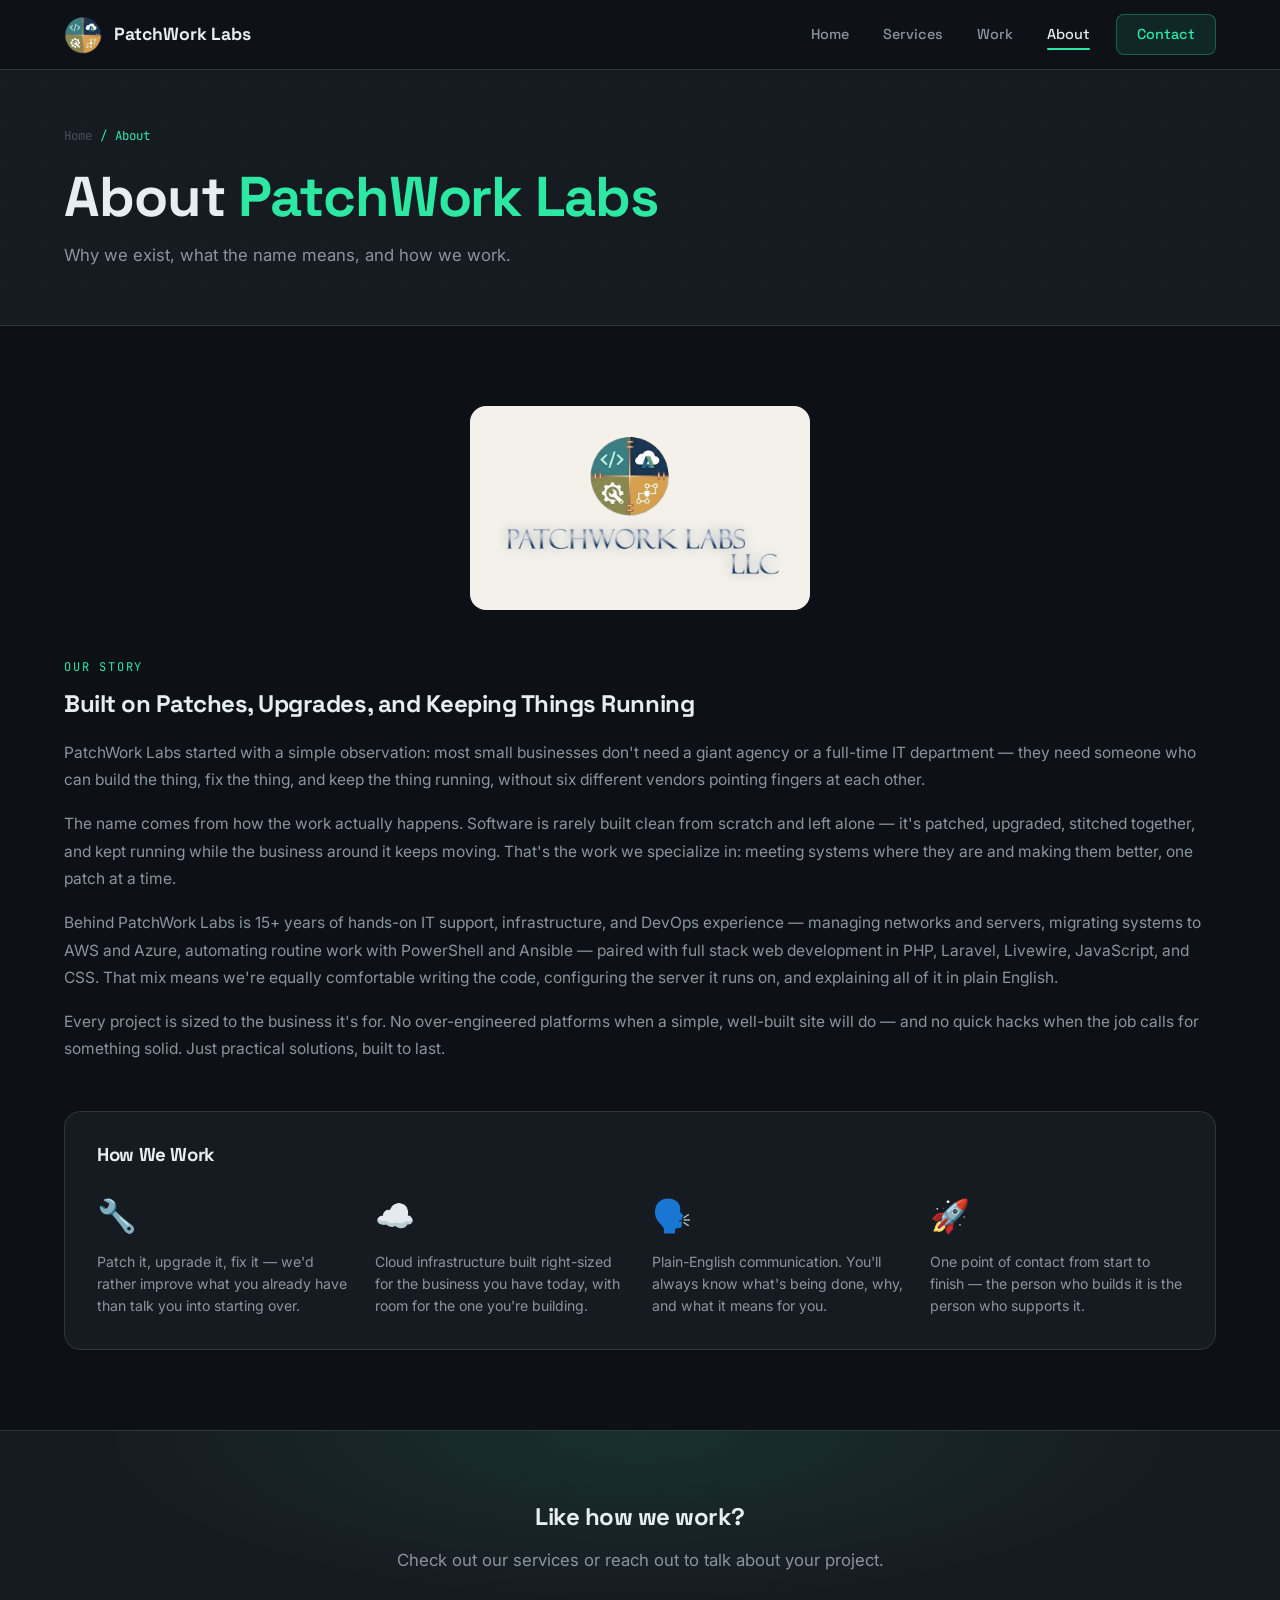
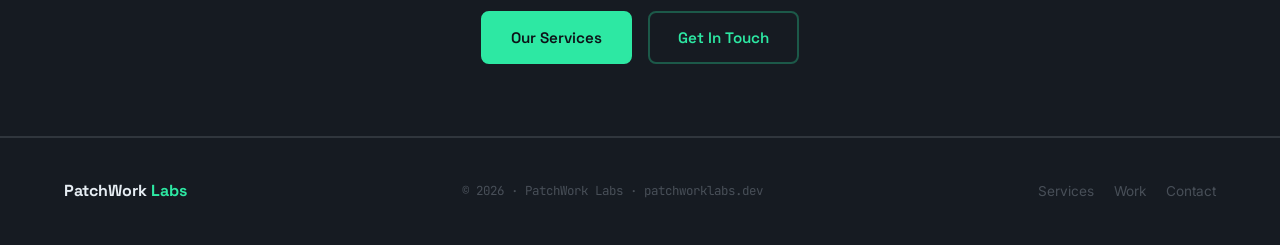
==== about.html @ 98d49770 "Build PatchWork Labs business site Add full 5-page site (home, services, work, about, contact) with " ====
<!DOCTYPE html>
<html lang="en">
<head>
  <meta charset="UTF-8" />
  <meta name="viewport" content="width=device-width, initial-scale=1.0" />
  <title>About — PatchWork Labs</title>
  <meta name="description" content="PatchWork Labs is a small software and infrastructure shop built on 15+ years of IT, DevOps, and full stack development experience." />
  <meta property="og:type" content="website" />
  <meta property="og:title" content="About — PatchWork Labs" />
  <meta property="og:description" content="PatchWork Labs is a small software and infrastructure shop built on 15+ years of IT, DevOps, and full stack development experience." />
  <meta property="og:image" content="https://patchworklabs.dev/images/logo-lockup.png" />
  <meta property="og:url" content="https://patchworklabs.dev/about.html" />
  <link rel="preconnect" href="https://fonts.googleapis.com" />
  <link rel="preconnect" href="https://fonts.gstatic.com" crossorigin />
  <link href="https://fonts.googleapis.com/css2?family=Space+Grotesk:wght@300;400;500;600;700&family=Inter:wght@300;400;500;600&family=JetBrains+Mono:wght@400;500&display=swap" rel="stylesheet" />
  <link rel="stylesheet" href="css/style.css" />
  <link rel="icon" type="image/png" href="images/logo-badge.png" />
</head>
<body>

  <nav class="nav">
    <div class="nav-inner">
      <a href="index.html" class="nav-logo">
        <img src="images/logo-badge.png" alt="PatchWork Labs logo" class="nav-logo-icon" />
        PatchWork Labs
      </a>
      <ul class="nav-links">
        <li><a href="index.html">Home</a></li>
        <li><a href="services.html">Services</a></li>
        <li><a href="work.html">Work</a></li>
        <li><a href="about.html">About</a></li>
        <li class="nav-cta"><a href="contact.html">Contact</a></li>
      </ul>
      <button class="nav-toggle" aria-label="Toggle menu">
        <span></span><span></span><span></span>
      </button>
    </div>
  </nav>

  <div class="mobile-nav">
    <a href="index.html">Home</a>
    <a href="services.html">Services</a>
    <a href="work.html">Work</a>
    <a href="about.html">About</a>
    <a href="contact.html">Contact</a>
  </div>

  <!-- PAGE HERO -->
  <section class="page-hero">
    <div class="page-hero-content">
      <div class="breadcrumb">
        <a href="index.html">Home</a>
        <span>/</span>
        <span>About</span>
      </div>
      <h1>About <span class="accent">PatchWork Labs</span></h1>
      <p>Why we exist, what the name means, and how we work.</p>
    </div>
  </section>

  <!-- ABOUT CONTENT -->
  <section class="section-padding">
    <div class="container">
      <div class="logo-showcase fade-up">
        <img src="images/logo-lockup.png" alt="PatchWork Labs LLC logo" />
      </div>
      <div class="story-section fade-up">
        <span class="section-label">Our Story</span>
        <h2>Built on Patches, Upgrades, and Keeping Things Running</h2>
        <p>
          PatchWork Labs started with a simple observation: most small businesses don't need
          a giant agency or a full-time IT department — they need someone who can build the
          thing, fix the thing, and keep the thing running, without six different vendors
          pointing fingers at each other.
        </p>
        <p>
          The name comes from how the work actually happens. Software is rarely built clean
          from scratch and left alone — it's patched, upgraded, stitched together, and kept
          running while the business around it keeps moving. That's the work we specialize in:
          meeting systems where they are and making them better, one patch at a time.
        </p>
        <p>
          Behind PatchWork Labs is 15+ years of hands-on IT support, infrastructure, and DevOps
          experience — managing networks and servers, migrating systems to AWS and Azure,
          automating routine work with PowerShell and Ansible — paired with full stack web
          development in PHP, Laravel, Livewire, JavaScript, and CSS. That mix means we're
          equally comfortable writing the code, configuring the server it runs on, and
          explaining all of it in plain English.
        </p>
        <p>
          Every project is sized to the business it's for. No over-engineered platforms when
          a simple, well-built site will do — and no quick hacks when the job calls for
          something solid. Just practical solutions, built to last.
        </p>
      </div>

      <!-- HIGHLIGHTS -->
      <div class="highlights fade-up">
        <h3>How We Work</h3>
        <div class="highlights-grid">
          <div class="highlight">
            <div class="highlight-icon">🔧</div>
            <div class="highlight-text">Patch it, upgrade it, fix it — we'd rather improve what you already have than talk you into starting over.</div>
          </div>
          <div class="highlight">
            <div class="highlight-icon">☁️</div>
            <div class="highlight-text">Cloud infrastructure built right-sized for the business you have today, with room for the one you're building.</div>
          </div>
          <div class="highlight">
            <div class="highlight-icon">🗣️</div>
            <div class="highlight-text">Plain-English communication. You'll always know what's being done, why, and what it means for you.</div>
          </div>
          <div class="highlight">
            <div class="highlight-icon">🚀</div>
            <div class="highlight-text">One point of contact from start to finish — the person who builds it is the person who supports it.</div>
          </div>
        </div>
      </div>

    </div>
  </section>

  <!-- CTA -->
  <div class="cta-band">
    <div class="cta-band-inner">
      <h2>Like how we work?</h2>
      <p>Check out our services or reach out to talk about your project.</p>
      <div class="btn-group">
        <a href="services.html" class="btn btn-primary">Our Services</a>
        <a href="contact.html" class="btn btn-outline">Get In Touch</a>
      </div>
    </div>
  </div>

  <footer class="footer">
    <div class="footer-inner">
      <div class="footer-brand">PatchWork <span class="accent">Labs</span></div>
      <div class="footer-copy">© 2026 · PatchWork Labs · patchworklabs.dev</div>
      <div class="footer-links">
        <a href="services.html">Services</a>
        <a href="work.html">Work</a>
        <a href="contact.html">Contact</a>
      </div>
    </div>
  </footer>

  <script src="js/main.js"></script>
</body>
</html>
---- css/style.css ----
/* =====================================================
   PatchWork Labs — Business Site
   Theme: Dark & Bold | Accent: Lab Green #2de8a3
   ===================================================== */

@import url('https://fonts.googleapis.com/css2?family=Space+Grotesk:wght@300;400;500;600;700&family=Inter:wght@300;400;500;600&family=JetBrains+Mono:wght@400;500&display=swap');

/* === CSS VARIABLES === */
:root {
  --bg-primary: #0d1117;
  --bg-secondary: #161b22;
  --bg-tertiary: #21262d;
  --accent: #2de8a3;
  --accent-dim: rgba(45, 232, 163, 0.1);
  --accent-border: rgba(45, 232, 163, 0.3);
  --accent-glow: 0 0 28px rgba(45, 232, 163, 0.2);
  --text-primary: #e6edf3;
  --text-secondary: #8b949e;
  --text-muted: #484f58;
  --border: #30363d;
  --success: #3fb950;
  --error: #f85149;
  --radius: 8px;
  --radius-lg: 16px;
  --radius-xl: 24px;
  --nav-height: 70px;
  --transition: 0.25s ease;
  --transition-slow: 0.45s ease;
  --font-heading: 'Space Grotesk', sans-serif;
  --font-body: 'Inter', sans-serif;
  --font-mono: 'JetBrains Mono', monospace;
  --max-width: 1200px;
  --section-padding: 80px 0;
}

/* === RESET === */
*, *::before, *::after { box-sizing: border-box; margin: 0; padding: 0; }
html { scroll-behavior: smooth; }
body {
  background-color: var(--bg-primary);
  color: var(--text-primary);
  font-family: var(--font-body);
  line-height: 1.65;
  overflow-x: hidden;
  -webkit-font-smoothing: antialiased;
}

/* === SCROLLBAR === */
::-webkit-scrollbar { width: 6px; }
::-webkit-scrollbar-track { background: var(--bg-primary); }
::-webkit-scrollbar-thumb { background: var(--border); border-radius: 3px; }
::-webkit-scrollbar-thumb:hover { background: var(--accent); }

/* === SELECTION === */
::selection { background: var(--accent-dim); color: var(--accent); }

/* === TYPOGRAPHY === */
h1, h2, h3, h4, h5 {
  font-family: var(--font-heading);
  font-weight: 700;
  line-height: 1.2;
  letter-spacing: -0.02em;
  color: var(--text-primary);
}
p { color: var(--text-secondary); }
a { color: var(--accent); text-decoration: none; transition: color var(--transition); }
a:hover { color: #fff; }
em { color: var(--text-primary); font-style: italic; }

/* === LAYOUT === */
.container { max-width: var(--max-width); margin: 0 auto; padding: 0 24px; }
.section-padding { padding: var(--section-padding); }

/* === UTILITY === */
.accent { color: var(--accent); }

.section-label {
  font-family: var(--font-mono);
  font-size: 0.75rem;
  letter-spacing: 0.15em;
  text-transform: uppercase;
  color: var(--accent);
  display: block;
  margin-bottom: 12px;
}
.section-title { margin-bottom: 16px; }
.section-subtitle {
  font-size: 1.05rem;
  color: var(--text-secondary);
  max-width: 580px;
  margin-bottom: 48px;
  line-height: 1.7;
}

.tag {
  display: inline-block;
  padding: 3px 11px;
  background: var(--accent-dim);
  border: 1px solid var(--accent-border);
  border-radius: 100px;
  font-size: 0.72rem;
  font-family: var(--font-mono);
  color: var(--accent);
  white-space: nowrap;
}

/* === BUTTONS === */
.btn {
  display: inline-flex;
  align-items: center;
  gap: 8px;
  padding: 12px 28px;
  border-radius: var(--radius);
  font-family: var(--font-heading);
  font-weight: 600;
  font-size: 0.95rem;
  cursor: pointer;
  transition: all var(--transition);
  border: 2px solid transparent;
  text-decoration: none;
  white-space: nowrap;
}
.btn svg { width: 17px; height: 17px; flex-shrink: 0; }

.btn-primary {
  background: var(--accent);
  color: var(--bg-primary);
  border-color: var(--accent);
}
.btn-primary:hover {
  background: transparent;
  color: var(--accent);
  box-shadow: var(--accent-glow);
}

.btn-outline {
  background: transparent;
  color: var(--accent);
  border-color: var(--accent-border);
}
.btn-outline:hover {
  background: var(--accent-dim);
  border-color: var(--accent);
  color: var(--accent);
  box-shadow: var(--accent-glow);
}

.btn:disabled {
  cursor: not-allowed;
  opacity: 0.6;
}

/* === NAVIGATION === */
.nav {
  position: fixed;
  top: 0; left: 0; right: 0;
  height: var(--nav-height);
  background: rgba(13, 17, 23, 0.8);
  backdrop-filter: blur(16px);
  -webkit-backdrop-filter: blur(16px);
  border-bottom: 1px solid var(--border);
  z-index: 1000;
  transition: all var(--transition);
}
.nav.scrolled {
  background: rgba(13, 17, 23, 0.98);
  box-shadow: 0 4px 30px rgba(0,0,0,0.4);
}
.nav-inner {
  display: flex;
  align-items: center;
  justify-content: space-between;
  height: 100%;
  max-width: var(--max-width);
  margin: 0 auto;
  padding: 0 24px;
}
.nav-logo {
  display: flex;
  align-items: center;
  gap: 12px;
  font-family: var(--font-heading);
  font-weight: 700;
  font-size: 1.1rem;
  color: var(--text-primary);
  text-decoration: none;
}
.nav-logo:hover { color: var(--text-primary); }
.nav-logo-icon {
  width: 38px; height: 38px;
  border-radius: 50%;
  display: block;
  flex-shrink: 0;
}
.nav-links {
  display: flex;
  align-items: center;
  gap: 2px;
  list-style: none;
}
.nav-links a {
  display: block;
  padding: 8px 16px;
  font-family: var(--font-heading);
  font-weight: 500;
  font-size: 0.9rem;
  color: var(--text-secondary);
  border-radius: var(--radius);
  position: relative;
  transition: color var(--transition);
}
.nav-links a::after {
  content: '';
  position: absolute;
  bottom: 4px; left: 16px; right: 16px;
  height: 2px;
  background: var(--accent);
  transform: scaleX(0);
  transition: transform var(--transition);
  border-radius: 1px;
}
.nav-links a:hover,
.nav-links a.active { color: var(--text-primary); }
.nav-links a:hover::after,
.nav-links a.active::after { transform: scaleX(1); }

.nav-links .nav-cta { margin-left: 8px; }
.nav-links .nav-cta a {
  padding: 8px 20px;
  background: var(--accent-dim);
  border: 1px solid var(--accent-border);
  color: var(--accent);
  transition: all var(--transition);
}
.nav-links .nav-cta a:hover {
  background: var(--accent);
  color: var(--bg-primary);
}
.nav-links .nav-cta a::after { display: none; }

.nav-toggle {
  display: none;
  flex-direction: column;
  gap: 5px;
  cursor: pointer;
  padding: 8px;
  border: none;
  background: transparent;
}
.nav-toggle span {
  display: block;
  width: 24px; height: 2px;
  background: var(--text-secondary);
  border-radius: 1px;
  transition: all var(--transition);
}
.nav-toggle.open span:nth-child(1) { transform: rotate(45deg) translate(5px, 5px); }
.nav-toggle.open span:nth-child(2) { opacity: 0; }
.nav-toggle.open span:nth-child(3) { transform: rotate(-45deg) translate(5px, -5px); }

/* === MOBILE NAV === */
.mobile-nav {
  position: fixed;
  top: var(--nav-height);
  left: 0; right: 0;
  background: rgba(13, 17, 23, 0.98);
  backdrop-filter: blur(16px);
  border-bottom: 1px solid var(--border);
  padding: 12px 24px 20px;
  z-index: 999;
  flex-direction: column;
  gap: 4px;
  display: none;
}
.mobile-nav.open { display: flex; }
.mobile-nav a {
  display: block;
  padding: 11px 16px;
  font-family: var(--font-heading);
  font-weight: 500;
  color: var(--text-secondary);
  border-radius: var(--radius);
  border-left: 2px solid transparent;
  transition: all var(--transition);
}
.mobile-nav a:hover,
.mobile-nav a.active {
  background: var(--accent-dim);
  color: var(--accent);
  border-left-color: var(--accent);
}

/* === HERO === */
.hero {
  min-height: 100vh;
  display: flex;
  align-items: center;
  padding-top: var(--nav-height);
  position: relative;
  overflow: hidden;
}
.hero::before {
  content: '';
  position: absolute; inset: 0;
  background-image:
    linear-gradient(rgba(45, 232, 163, 0.03) 1px, transparent 1px),
    linear-gradient(90deg, rgba(45, 232, 163, 0.03) 1px, transparent 1px);
  background-size: 60px 60px;
  z-index: 0;
}
.hero::after {
  content: '';
  position: absolute; inset: 0;
  background:
    radial-gradient(ellipse 60% 60% at 75% 40%, rgba(45, 232, 163, 0.07) 0%, transparent 65%),
    radial-gradient(ellipse 100% 40% at 50% 100%, var(--bg-primary) 20%, transparent 70%);
  z-index: 0;
}
.hero-content {
  position: relative;
  z-index: 1;
  max-width: var(--max-width);
  margin: 0 auto;
  padding: 60px 24px 130px;
}
.hero-eyebrow {
  display: inline-flex;
  align-items: center;
  gap: 12px;
  font-family: var(--font-mono);
  font-size: 0.78rem;
  letter-spacing: 0.12em;
  color: var(--accent);
  text-transform: uppercase;
  margin-bottom: 28px;
}
.hero-eyebrow::before {
  content: '';
  display: block;
  width: 32px; height: 1px;
  background: var(--accent);
}
.hero-name {
  font-size: clamp(3.2rem, 9vw, 7.5rem);
  font-weight: 700;
  letter-spacing: -0.04em;
  line-height: 0.92;
  margin-bottom: 24px;
}
.hero-name .line2 {
  color: var(--accent);
  display: block;
}
.hero-title {
  font-family: var(--font-heading);
  font-size: clamp(1rem, 2.2vw, 1.3rem);
  font-weight: 400;
  color: var(--text-secondary);
  margin-bottom: 20px;
  max-width: 580px;
  line-height: 1.6;
}
.hero-title strong { color: var(--text-primary); font-weight: 600; }
.hero-tagline {
  font-size: 0.95rem;
  color: var(--text-muted);
  font-family: var(--font-mono);
  margin-bottom: 40px;
  display: flex;
  align-items: center;
  gap: 8px;
  min-height: 1.5em;
}
.hero-tagline::before {
  content: '>';
  color: var(--accent);
}
.cursor {
  color: var(--accent);
  animation: blink 1s step-end infinite;
  font-weight: 300;
  margin-left: 1px;
}
@keyframes blink {
  0%, 100% { opacity: 1; }
  50% { opacity: 0; }
}
.hero-cta {
  display: flex;
  flex-wrap: wrap;
  gap: 16px;
  margin-bottom: 64px;
}
.hero-stats {
  display: flex;
  flex-wrap: wrap;
  gap: 48px;
}
.stat-item { display: flex; flex-direction: column; gap: 4px; }
.stat-number {
  font-family: var(--font-heading);
  font-size: 2.2rem;
  font-weight: 700;
  color: var(--accent);
  line-height: 1;
}
.stat-label {
  font-size: 0.75rem;
  color: var(--text-muted);
  text-transform: uppercase;
  letter-spacing: 0.1em;
  font-family: var(--font-mono);
}
.scroll-indicator {
  position: absolute;
  bottom: 32px; left: 50%;
  transform: translateX(-50%);
  z-index: 1;
  display: flex;
  flex-direction: column;
  align-items: center;
  gap: 8px;
  font-family: var(--font-mono);
  font-size: 0.68rem;
  color: var(--text-muted);
  letter-spacing: 0.12em;
  text-transform: uppercase;
}
.scroll-indicator-line {
  width: 1px; height: 48px;
  background: linear-gradient(to bottom, var(--accent), transparent);
  animation: scrollPulse 2s ease-in-out infinite;
}
@keyframes scrollPulse {
  0%, 100% { opacity: 1; }
  50% { opacity: 0.25; }
}

/* === FEATURE CARDS === */
.features-grid {
  display: grid;
  grid-template-columns: repeat(auto-fit, minmax(280px, 1fr));
  gap: 24px;
  margin-top: 48px;
}
.feature-card {
  background: var(--bg-primary);
  border: 1px solid var(--border);
  border-radius: var(--radius-lg);
  padding: 32px;
  transition: all var(--transition);
  position: relative;
  overflow: hidden;
}
.feature-card::before {
  content: '';
  position: absolute;
  top: 0; left: 0; right: 0;
  height: 2px;
  background: linear-gradient(90deg, transparent, var(--accent), transparent);
  transform: scaleX(0);
  transition: transform var(--transition-slow);
}
.feature-card:hover {
  border-color: var(--accent-border);
  transform: translateY(-5px);
  box-shadow: 0 20px 48px rgba(0,0,0,0.35), var(--accent-glow);
}
.feature-card:hover::before { transform: scaleX(1); }
.feature-icon {
  width: 52px; height: 52px;
  background: var(--accent-dim);
  border-radius: 12px;
  display: flex;
  align-items: center;
  justify-content: center;
  margin-bottom: 20px;
  font-size: 1.5rem;
}
.feature-card h3 { font-size: 1.2rem; margin-bottom: 12px; }
.feature-card p { font-size: 0.9rem; line-height: 1.7; }

/* === INCLUDED LIST (services) === */
.included-list {
  list-style: none;
  display: flex;
  flex-direction: column;
  gap: 9px;
  margin-top: 18px;
}
.included-list li {
  display: flex;
  align-items: flex-start;
  gap: 10px;
  font-size: 0.88rem;
  color: var(--text-secondary);
  line-height: 1.55;
}
.included-list li::before {
  content: '';
  width: 5px; height: 5px;
  margin-top: 8px;
  background: var(--accent);
  border-radius: 50%;
  flex-shrink: 0;
}

/* === SKILLS CLOUD === */
.skills-cloud {
  display: flex;
  flex-wrap: wrap;
  gap: 10px;
  margin-top: 32px;
}
.skill-badge {
  padding: 7px 16px;
  background: var(--bg-secondary);
  border: 1px solid var(--border);
  border-radius: 100px;
  font-size: 0.83rem;
  color: var(--text-secondary);
  font-family: var(--font-mono);
  transition: all var(--transition);
  cursor: default;
}
.skill-badge:hover {
  border-color: var(--accent-border);
  color: var(--accent);
  background: var(--accent-dim);
}

/* === CTA BAND === */
.cta-band {
  background: var(--bg-secondary);
  border-top: 1px solid var(--border);
  border-bottom: 1px solid var(--border);
  padding: 72px 0;
  text-align: center;
  position: relative;
  overflow: hidden;
}
.cta-band::before {
  content: '';
  position: absolute; inset: 0;
  background: radial-gradient(ellipse 60% 80% at 50% 0%, var(--accent-dim) 0%, transparent 70%);
}
.cta-band-inner {
  position: relative;
  z-index: 1;
  max-width: 600px;
  margin: 0 auto;
  padding: 0 24px;
}
.cta-band h2 { margin-bottom: 16px; }
.cta-band p { margin-bottom: 36px; font-size: 1.05rem; }
.btn-group { display: flex; flex-wrap: wrap; justify-content: center; gap: 16px; }

/* === PAGE HERO (inner pages) === */
.page-hero {
  padding: calc(var(--nav-height) + 56px) 0 56px;
  background: var(--bg-secondary);
  border-bottom: 1px solid var(--border);
  position: relative;
  overflow: hidden;
}
.page-hero::before {
  content: '';
  position: absolute; inset: 0;
  background-image:
    linear-gradient(rgba(45, 232, 163, 0.02) 1px, transparent 1px),
    linear-gradient(90deg, rgba(45, 232, 163, 0.02) 1px, transparent 1px);
  background-size: 40px 40px;
}
.page-hero-content {
  position: relative;
  z-index: 1;
  max-width: var(--max-width);
  margin: 0 auto;
  padding: 0 24px;
}
.page-hero h1 { font-size: clamp(2rem, 5vw, 3.5rem); margin-bottom: 12px; }
.page-hero p { font-size: 1.05rem; max-width: 520px; }

.breadcrumb {
  display: flex;
  align-items: center;
  gap: 8px;
  font-family: var(--font-mono);
  font-size: 0.78rem;
  color: var(--text-muted);
  margin-bottom: 16px;
}
.breadcrumb a { color: var(--text-muted); }
.breadcrumb a:hover { color: var(--accent); }
.breadcrumb span { color: var(--accent); }

/* === LOGO SHOWCASE === */
.logo-showcase {
  max-width: 340px;
  margin: 0 auto 48px;
  text-align: center;
  background: #f4f1ea;
  border-radius: 16px;
  padding: 28px;
}
.logo-showcase img {
  display: block;
  width: 100%;
}

/* === STORY / TEXT SECTION === */
.story-section h2 { margin-bottom: 20px; }
.story-section p {
  margin-bottom: 16px;
  font-size: 0.97rem;
  line-height: 1.78;
}

/* === HIGHLIGHTS === */
.highlights {
  margin-top: 48px;
  background: var(--bg-secondary);
  border: 1px solid var(--border);
  border-radius: var(--radius-lg);
  padding: 32px;
}
.highlights h3 { margin-bottom: 24px; }
.highlights-grid {
  display: grid;
  grid-template-columns: repeat(auto-fit, minmax(190px, 1fr));
  gap: 24px;
}
.highlight { display: flex; flex-direction: column; gap: 8px; }
.highlight-icon { font-size: 2rem; }
.highlight-text { font-size: 0.88rem; color: var(--text-secondary); line-height: 1.55; }

/* === LIGHTBOX === */
.lightbox {
  position: fixed;
  inset: 0;
  background: rgba(5, 8, 12, 0.96);
  backdrop-filter: blur(10px);
  -webkit-backdrop-filter: blur(10px);
  z-index: 9000;
  display: flex;
  align-items: center;
  justify-content: center;
  opacity: 0;
  pointer-events: none;
  transition: opacity 0.3s ease;
}
.lightbox.open { opacity: 1; pointer-events: auto; }

.lightbox-img-wrap {
  max-width: 90vw;
  max-height: 86vh;
  display: flex;
  align-items: center;
  justify-content: center;
  position: relative;
}
.lightbox-img {
  max-width: 90vw;
  max-height: 86vh;
  object-fit: contain;
  border-radius: var(--radius);
  box-shadow: 0 0 80px rgba(0, 0, 0, 0.7), 0 0 40px rgba(45, 232, 163, 0.08);
  transition: opacity 0.2s ease;
  display: block;
}
.lightbox-img.swapping { opacity: 0; }

.lightbox-close {
  position: fixed;
  top: 20px; right: 20px;
  width: 46px; height: 46px;
  background: rgba(22, 27, 34, 0.9);
  border: 1px solid var(--border);
  border-radius: 50%;
  color: var(--text-secondary);
  font-size: 1.6rem;
  cursor: pointer;
  display: flex; align-items: center; justify-content: center;
  transition: all var(--transition);
  z-index: 9001;
  line-height: 1;
}
.lightbox-close:hover { border-color: var(--accent); color: var(--accent); background: var(--accent-dim); }

.lightbox-nav {
  position: fixed;
  top: 50%; transform: translateY(-50%);
  width: 56px; height: 56px;
  background: rgba(22, 27, 34, 0.88);
  border: 1px solid var(--border);
  border-radius: 50%;
  color: var(--text-primary);
  font-size: 1.8rem;
  cursor: pointer;
  display: flex; align-items: center; justify-content: center;
  transition: all var(--transition);
  z-index: 9001;
  line-height: 1;
}
.lightbox-nav:hover {
  background: var(--accent);
  color: var(--bg-primary);
  border-color: var(--accent);
  box-shadow: var(--accent-glow);
  transform: translateY(-50%) scale(1.08);
}
.lightbox-nav.lb-prev { left: 20px; }
.lightbox-nav.lb-next { right: 20px; }
.lightbox-nav.lb-hidden { display: none; }

.lightbox-counter {
  position: fixed;
  bottom: 24px; left: 50%; transform: translateX(-50%);
  font-family: var(--font-mono);
  font-size: 0.78rem;
  color: rgba(255, 255, 255, 0.55);
  background: rgba(13, 17, 23, 0.75);
  padding: 5px 16px;
  border-radius: 100px;
  border: 1px solid var(--border);
  letter-spacing: 0.12em;
}

.lightbox-hint {
  position: fixed;
  bottom: 24px; right: 20px;
  font-family: var(--font-mono);
  font-size: 0.7rem;
  color: rgba(255, 255, 255, 0.3);
  letter-spacing: 0.08em;
}

/* Zoom cursor hint on all project images that have real photos */
.project-image.has-photo { cursor: zoom-in; }
.project-image.has-photo::after {
  content: '';
  position: absolute;
  top: 10px; right: 10px;
  width: 30px; height: 30px;
  background: rgba(13, 17, 23, 0.75);
  border: 1px solid var(--accent-border);
  border-radius: 7px;
  background-image: url("data:image/svg+xml,%3Csvg xmlns='http://www.w3.org/2000/svg' viewBox='0 0 24 24' fill='none' stroke='%232de8a3' stroke-width='2'%3E%3Ccircle cx='11' cy='11' r='8'/%3E%3Cpath d='M21 21l-4.35-4.35'/%3E%3Cline x1='11' y1='8' x2='11' y2='14'/%3E%3Cline x1='8' y1='11' x2='14' y2='11'/%3E%3C/svg%3E");
  background-size: 16px;
  background-repeat: no-repeat;
  background-position: center;
  opacity: 0;
  transition: opacity var(--transition);
  z-index: 2;
  pointer-events: none;
}
.project-image.has-photo:hover::after { opacity: 1; }

/* === IMAGE CAROUSEL === */
.carousel { position: relative; overflow: hidden; }
.carousel-slide {
  position: absolute; inset: 0;
  opacity: 0;
  transition: opacity 0.5s ease;
  pointer-events: none;
}
.carousel-slide.active { opacity: 1; pointer-events: auto; }
.carousel-slide img { width: 100%; height: 100%; object-fit: cover; display: block; }

.carousel-btn {
  position: absolute;
  top: 50%; transform: translateY(-50%);
  width: 32px; height: 32px;
  background: rgba(13, 17, 23, 0.7);
  border: 1px solid var(--accent-border);
  color: var(--accent);
  border-radius: 50%;
  cursor: pointer;
  font-size: 1.1rem;
  display: flex; align-items: center; justify-content: center;
  transition: all var(--transition);
  z-index: 3;
  opacity: 0.7;
  line-height: 1;
  padding: 0;
}
.carousel-btn:hover { opacity: 1; background: var(--accent); color: var(--bg-primary); transform: translateY(-50%) scale(1.1); }
.carousel-btn.prev { left: 10px; }
.carousel-btn.next { right: 10px; }

.carousel-dots {
  position: absolute;
  bottom: 10px; left: 50%; transform: translateX(-50%);
  display: flex; gap: 6px;
  z-index: 3;
}
.carousel-dot {
  width: 7px; height: 7px;
  background: rgba(255, 255, 255, 0.5);
  border-radius: 50%;
  cursor: pointer;
  transition: all var(--transition);
  border: none;
  padding: 0;
}
.carousel-dot.active {
  background: var(--accent);
  transform: scale(1.3);
  box-shadow: 0 0 6px var(--accent);
}

/* === WORK / PORTFOLIO PAGE === */
.portfolio-grid {
  display: grid;
  grid-template-columns: repeat(auto-fill, minmax(340px, 1fr));
  gap: 24px;
  margin-top: 48px;
}
.project-card {
  background: var(--bg-secondary);
  border: 1px solid var(--border);
  border-radius: var(--radius-lg);
  overflow: hidden;
  transition: all var(--transition);
  display: flex;
  flex-direction: column;
}
.project-card:hover {
  border-color: var(--accent-border);
  transform: translateY(-5px);
  box-shadow: 0 24px 56px rgba(0,0,0,0.4), var(--accent-glow);
}
.project-image {
  aspect-ratio: 16/9;
  overflow: hidden;
  background: var(--bg-tertiary);
  position: relative;
}
.project-image.carousel { overflow: hidden; }
.project-image img {
  width: 100%; height: 100%;
  object-fit: cover;
  transition: transform var(--transition-slow);
}
.project-card:hover .project-image img { transform: scale(1.05); }
.project-image-placeholder {
  width: 100%; height: 100%;
  display: flex;
  flex-direction: column;
  align-items: center;
  justify-content: center;
  gap: 10px;
  color: var(--text-muted);
  font-family: var(--font-mono);
  font-size: 0.72rem;
}
.project-image-placeholder svg { width: 36px; height: 36px; opacity: 0.25; }
.project-type-badge {
  position: absolute;
  top: 12px; left: 12px;
  padding: 4px 10px;
  background: rgba(13, 17, 23, 0.9);
  border: 1px solid var(--accent-border);
  border-radius: 4px;
  font-size: 0.68rem;
  font-family: var(--font-mono);
  color: var(--accent);
  backdrop-filter: blur(4px);
}
.project-body {
  padding: 24px;
  flex: 1;
  display: flex;
  flex-direction: column;
}
.project-body h3 {
  font-size: 1.05rem;
  margin-bottom: 10px;
  transition: color var(--transition);
}
.project-card:hover .project-body h3 { color: var(--accent); }
.project-body p { font-size: 0.88rem; line-height: 1.65; flex: 1; margin-bottom: 18px; }
.project-tags { display: flex; flex-wrap: wrap; gap: 6px; margin-bottom: 18px; }
.project-links { display: flex; gap: 16px; margin-top: auto; }
.project-link {
  display: flex;
  align-items: center;
  gap: 5px;
  font-size: 0.78rem;
  font-family: var(--font-mono);
  color: var(--text-muted);
  transition: color var(--transition);
}
.project-link:hover { color: var(--accent); }
.project-link svg { width: 13px; height: 13px; }

/* === CONTACT === */
.contact-grid {
  display: grid;
  grid-template-columns: repeat(auto-fit, minmax(220px, 1fr));
  gap: 20px;
  margin-top: 48px;
}
.contact-card {
  background: var(--bg-secondary);
  border: 1px solid var(--border);
  border-radius: var(--radius-lg);
  padding: 28px 24px;
  display: flex;
  flex-direction: column;
  align-items: center;
  text-align: center;
  gap: 10px;
  text-decoration: none;
  transition: all var(--transition);
}
.contact-card:hover {
  border-color: var(--accent-border);
  background: var(--accent-dim);
  transform: translateY(-4px);
  box-shadow: var(--accent-glow);
}
.contact-icon {
  width: 50px; height: 50px;
  background: var(--accent-dim);
  border-radius: 14px;
  display: flex;
  align-items: center;
  justify-content: center;
  margin-bottom: 4px;
}
.contact-icon svg { width: 22px; height: 22px; color: var(--accent); }
.contact-label {
  font-size: 0.7rem;
  text-transform: uppercase;
  letter-spacing: 0.12em;
  color: var(--text-muted);
  font-family: var(--font-mono);
}
.contact-value {
  font-family: var(--font-heading);
  font-weight: 600;
  font-size: 0.9rem;
  color: var(--text-primary);
  word-break: break-word;
}

/* === CONTACT FORM === */
.form-card {
  background: var(--bg-secondary);
  border: 1px solid var(--border);
  border-radius: var(--radius-lg);
  padding: 40px;
  max-width: 640px;
  margin: 48px auto 0;
}
.form-group { margin-bottom: 22px; }
.form-group label {
  display: block;
  margin-bottom: 8px;
  font-family: var(--font-mono);
  font-size: 0.75rem;
  letter-spacing: 0.1em;
  text-transform: uppercase;
  color: var(--text-secondary);
}
.form-group input,
.form-group textarea {
  width: 100%;
  padding: 12px 16px;
  background: var(--bg-primary);
  border: 1px solid var(--border);
  border-radius: var(--radius);
  color: var(--text-primary);
  font-family: var(--font-body);
  font-size: 0.95rem;
  transition: border-color var(--transition);
}
.form-group input:focus,
.form-group textarea:focus {
  outline: none;
  border-color: var(--accent);
}
.form-group textarea { resize: vertical; min-height: 140px; }
.form-char-count {
  text-align: right;
  font-size: 0.75rem;
  color: var(--text-muted);
  font-family: var(--font-mono);
  margin-top: 6px;
}
.form-char-count.limit-near { color: var(--error); }
.form-honeypot { position: absolute; left: -9999px; opacity: 0; }
.form-status {
  margin-top: 18px;
  font-size: 0.88rem;
  font-family: var(--font-mono);
}
.form-status.success { color: var(--success); }
.form-status.error { color: var(--error); }

/* === FOOTER === */
.footer {
  background: var(--bg-secondary);
  border-top: 1px solid var(--border);
  padding: 40px 0;
}
.footer-inner {
  max-width: var(--max-width);
  margin: 0 auto;
  padding: 0 24px;
  display: flex;
  align-items: center;
  justify-content: space-between;
  flex-wrap: wrap;
  gap: 20px;
}
.footer-brand { font-family: var(--font-heading); font-weight: 700; font-size: 1rem; }
.footer-copy { font-size: 0.78rem; color: var(--text-muted); font-family: var(--font-mono); }
.footer-links { display: flex; gap: 20px; }
.footer-links a { color: var(--text-muted); font-size: 0.85rem; transition: color var(--transition); }
.footer-links a:hover { color: var(--accent); }

/* === SCROLL ANIMATIONS === */
.fade-up {
  opacity: 0;
  transform: translateY(28px);
  transition: opacity 0.6s ease, transform 0.6s ease;
}
.fade-up.visible { opacity: 1; transform: translateY(0); }
.fade-up:nth-child(2) { transition-delay: 0.1s; }
.fade-up:nth-child(3) { transition-delay: 0.2s; }
.fade-up:nth-child(4) { transition-delay: 0.3s; }
.fade-up:nth-child(5) { transition-delay: 0.4s; }
.fade-up:nth-child(6) { transition-delay: 0.5s; }

/* === RESPONSIVE === */
@media (max-width: 768px) {
  :root { --nav-height: 64px; --section-padding: 60px 0; }
  .nav-links { display: none; }
  .nav-toggle { display: flex; }

  .portfolio-grid { grid-template-columns: 1fr; }
  .hero-stats { gap: 28px; }
  .footer-inner { justify-content: center; text-align: center; }
  .footer-links { justify-content: center; }
  .form-card { padding: 28px; }
}

@media (max-width: 480px) {
  .contact-grid { grid-template-columns: 1fr 1fr; }
  .hero-cta { flex-direction: column; }
  .hero-cta .btn { justify-content: center; }
  .cta-band .btn-group { flex-direction: column; align-items: center; }
}
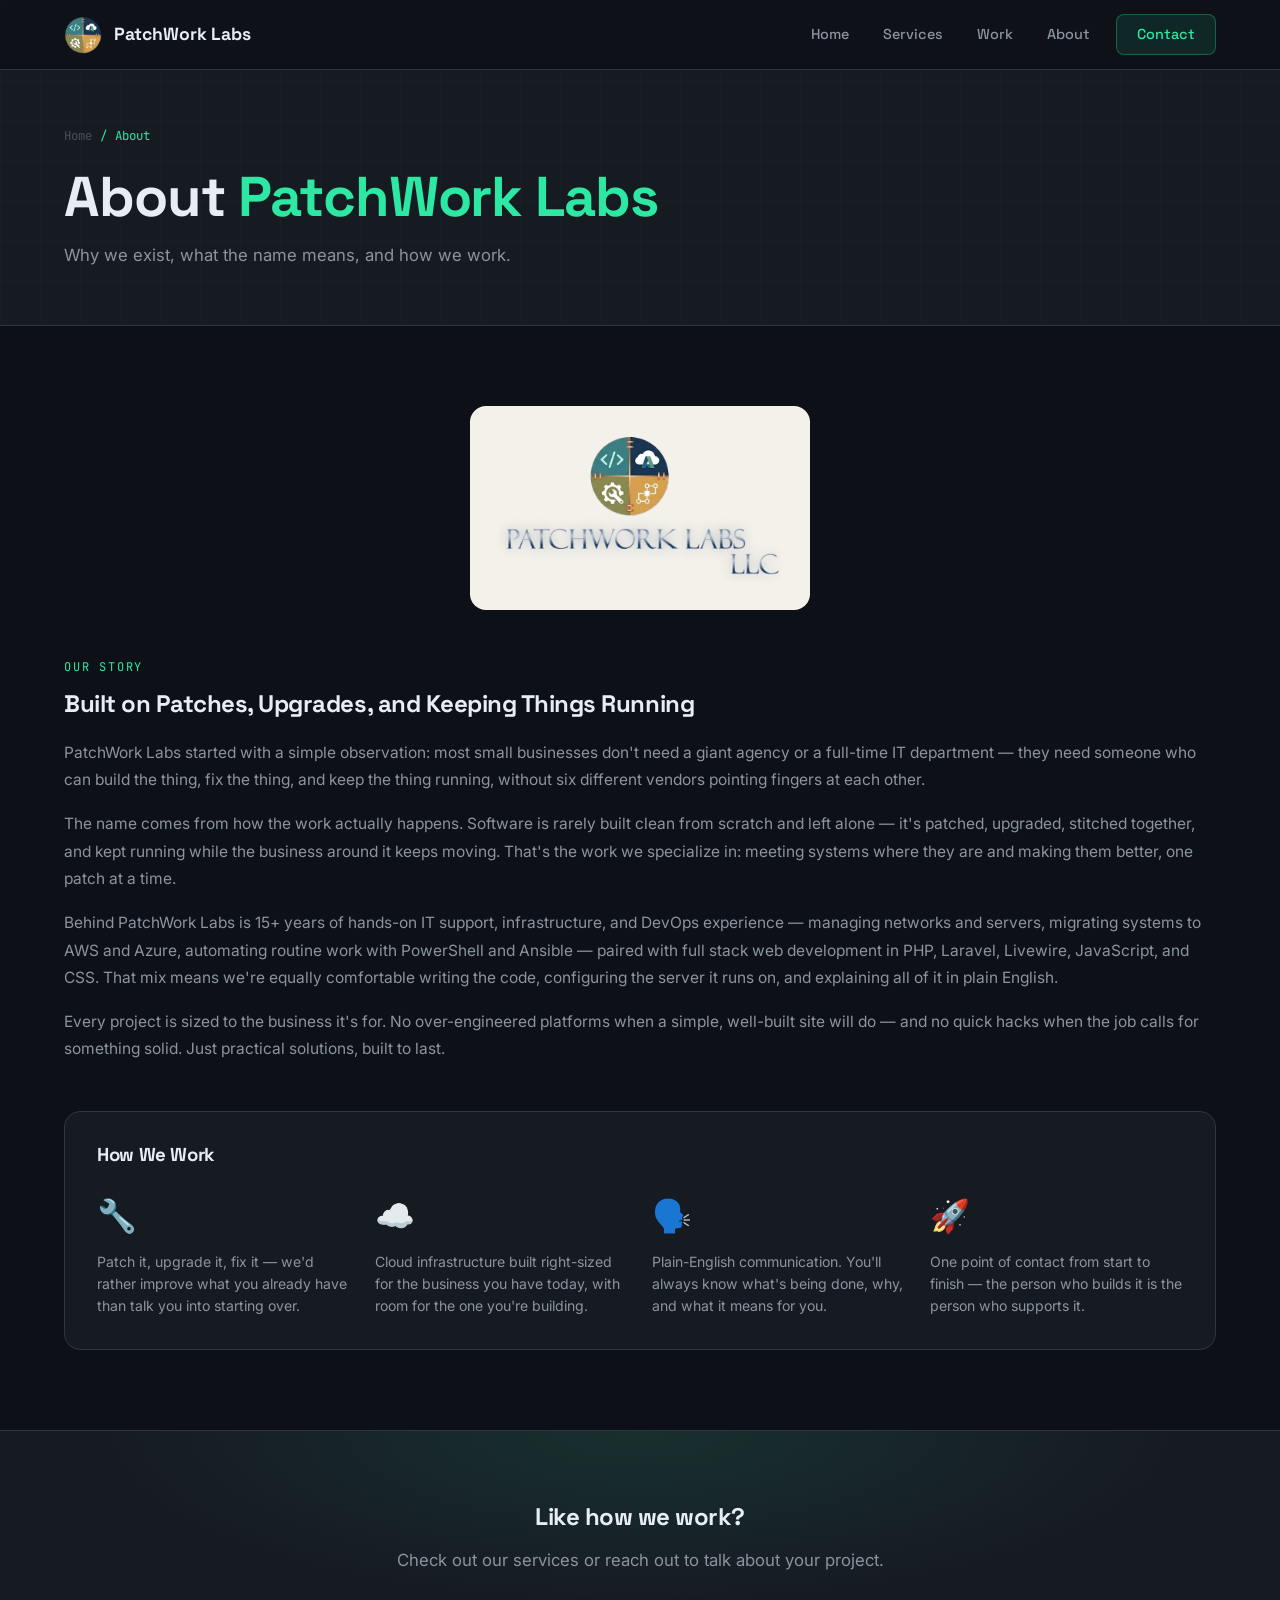
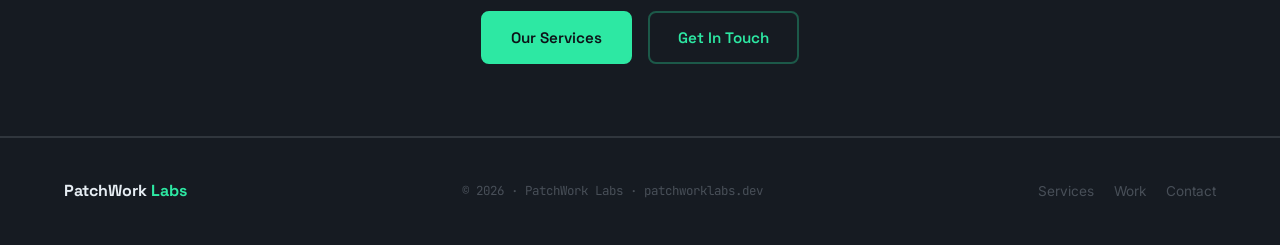
==== commit ec6474eb: "Switch internal links to extensionless URLs Removes .html extensions from all nav, footer, CTA, and " ====
--- a/about.html
+++ b/about.html
@@ -9,7 +9,7 @@
   <meta property="og:title" content="About — PatchWork Labs" />
   <meta property="og:description" content="PatchWork Labs is a small software and infrastructure shop built on 15+ years of IT, DevOps, and full stack development experience." />
   <meta property="og:image" content="https://patchworklabs.dev/images/logo-lockup.png" />
-  <meta property="og:url" content="https://patchworklabs.dev/about.html" />
+  <meta property="og:url" content="https://patchworklabs.dev/about" />
   <link rel="preconnect" href="https://fonts.googleapis.com" />
   <link rel="preconnect" href="https://fonts.gstatic.com" crossorigin />
   <link href="https://fonts.googleapis.com/css2?family=Space+Grotesk:wght@300;400;500;600;700&family=Inter:wght@300;400;500;600&family=JetBrains+Mono:wght@400;500&display=swap" rel="stylesheet" />
@@ -20,16 +20,16 @@
 
   <nav class="nav">
     <div class="nav-inner">
-      <a href="index.html" class="nav-logo">
+      <a href="/" class="nav-logo">
         <img src="images/logo-badge.png" alt="PatchWork Labs logo" class="nav-logo-icon" />
         PatchWork Labs
       </a>
       <ul class="nav-links">
-        <li><a href="index.html">Home</a></li>
-        <li><a href="services.html">Services</a></li>
-        <li><a href="work.html">Work</a></li>
-        <li><a href="about.html">About</a></li>
-        <li class="nav-cta"><a href="contact.html">Contact</a></li>
+        <li><a href="/">Home</a></li>
+        <li><a href="services">Services</a></li>
+        <li><a href="work">Work</a></li>
+        <li><a href="about">About</a></li>
+        <li class="nav-cta"><a href="contact">Contact</a></li>
       </ul>
       <button class="nav-toggle" aria-label="Toggle menu">
         <span></span><span></span><span></span>
@@ -38,18 +38,18 @@
   </nav>
 
   <div class="mobile-nav">
-    <a href="index.html">Home</a>
-    <a href="services.html">Services</a>
-    <a href="work.html">Work</a>
-    <a href="about.html">About</a>
-    <a href="contact.html">Contact</a>
+    <a href="/">Home</a>
+    <a href="services">Services</a>
+    <a href="work">Work</a>
+    <a href="about">About</a>
+    <a href="contact">Contact</a>
   </div>
 
   <!-- PAGE HERO -->
   <section class="page-hero">
     <div class="page-hero-content">
       <div class="breadcrumb">
-        <a href="index.html">Home</a>
+        <a href="/">Home</a>
         <span>/</span>
         <span>About</span>
       </div>
@@ -126,8 +126,8 @@
       <h2>Like how we work?</h2>
       <p>Check out our services or reach out to talk about your project.</p>
       <div class="btn-group">
-        <a href="services.html" class="btn btn-primary">Our Services</a>
-        <a href="contact.html" class="btn btn-outline">Get In Touch</a>
+        <a href="services" class="btn btn-primary">Our Services</a>
+        <a href="contact" class="btn btn-outline">Get In Touch</a>
       </div>
     </div>
   </div>
@@ -137,9 +137,9 @@
       <div class="footer-brand">PatchWork <span class="accent">Labs</span></div>
       <div class="footer-copy">© 2026 · PatchWork Labs · patchworklabs.dev</div>
       <div class="footer-links">
-        <a href="services.html">Services</a>
-        <a href="work.html">Work</a>
-        <a href="contact.html">Contact</a>
+        <a href="services">Services</a>
+        <a href="work">Work</a>
+        <a href="contact">Contact</a>
       </div>
     </div>
   </footer>
